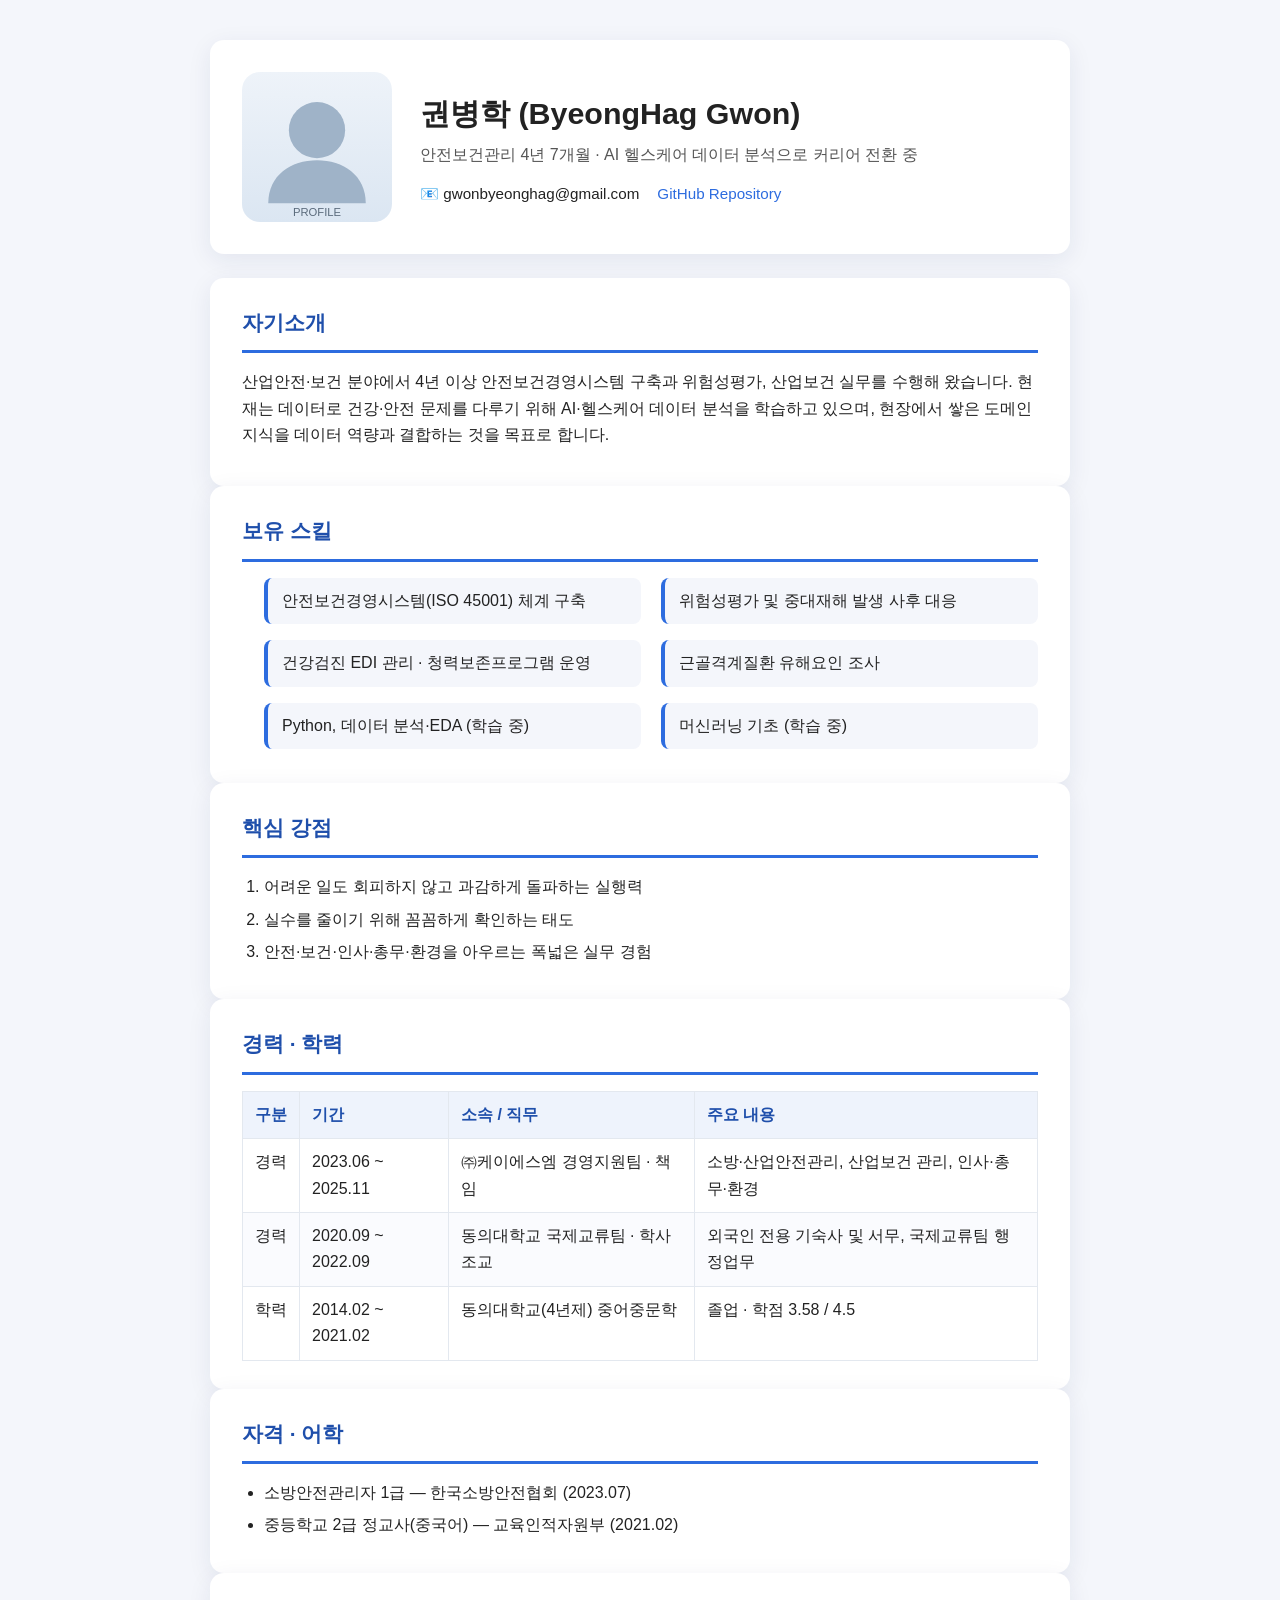
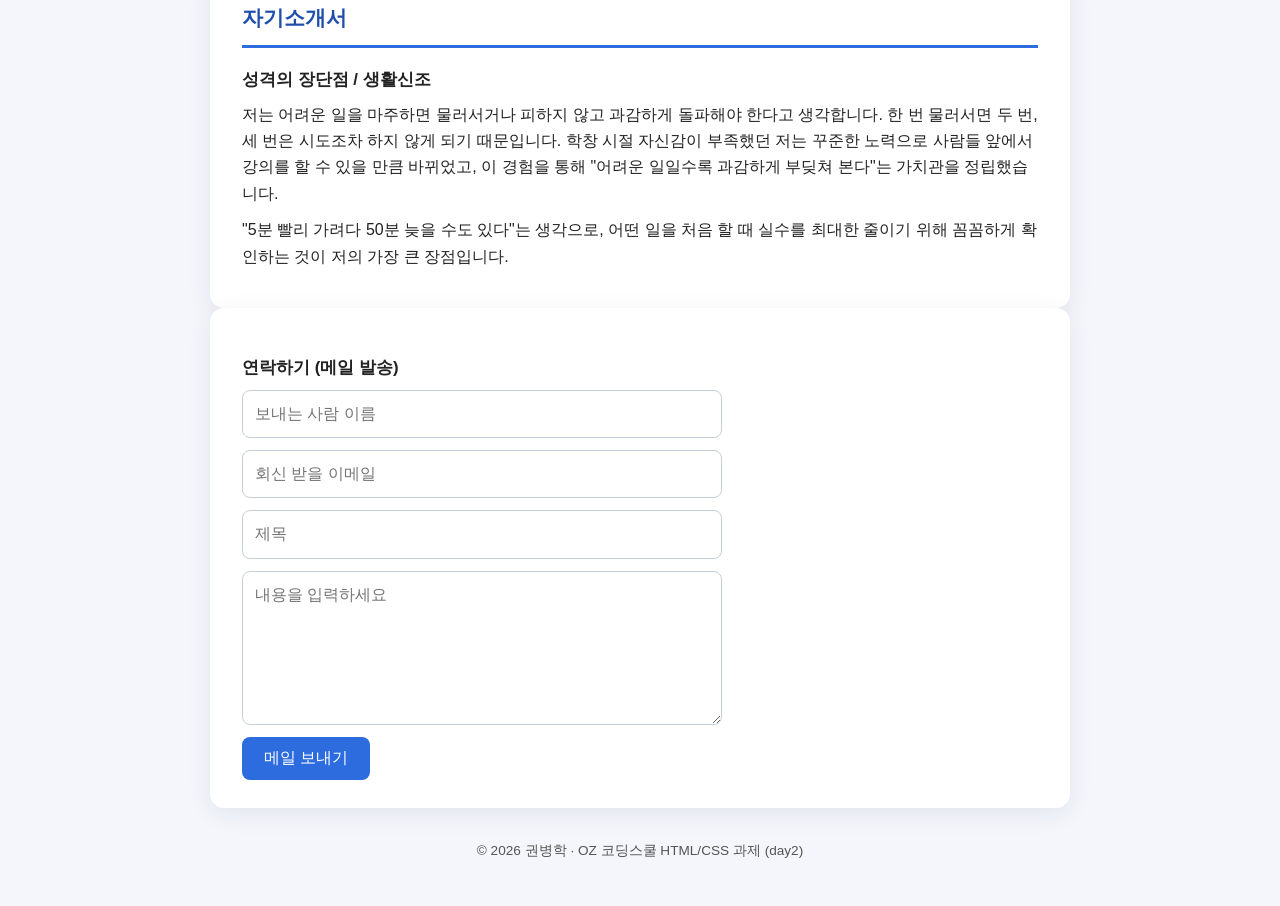
==== HTML_CSS/day2/resume.html @ e86be712 "feat(HTML_CSS/day2): External CSS 방식 이력서 (resume.html + resume_style.css) - day1 resume.html을 day2로 " ====
<!DOCTYPE html>
<html lang="ko">
<head>
  <meta charset="UTF-8" />
  <meta name="viewport" content="width=device-width, initial-scale=1.0" />
  <title>권병학 이력서</title>
  <!-- External CSS: 별도 파일로 분리해서 연결 -->
  <link rel="stylesheet" href="resume_style.css" />
</head>
<body>
  <div class="page">

    <!-- ===== 헤더: 프로필 이미지 + 이름 + 연락처 ===== -->
    <header class="profile">
      <img class="profile__photo" src="profile.svg"
           alt="권병학 프로필 이미지" width="150" height="150" />
      <div>
        <h1 class="profile__name">권병학 (ByeongHag Gwon)</h1>
        <p class="profile__tagline">
          안전보건관리 4년 7개월 · AI 헬스케어 데이터 분석으로 커리어 전환 중
        </p>
        <ul class="contact">
          <li>📧 gwonbyeonghag@gmail.com</li>
          <li>
            <a href="https://github.com/gwonbyeonghag-hub/oz_assignment"
               target="_blank" rel="noopener">GitHub Repository</a>
          </li>
        </ul>
      </div>
    </header>

    <!-- ===== 본문 ===== -->
    <main>

      <!-- 자기소개 -->
      <section class="section" id="about">
        <h2>자기소개</h2>
        <p>
          산업안전·보건 분야에서 4년 이상 안전보건경영시스템 구축과 위험성평가,
          산업보건 실무를 수행해 왔습니다. 현재는 데이터로 건강·안전 문제를 다루기 위해
          AI·헬스케어 데이터 분석을 학습하고 있으며, 현장에서 쌓은 도메인 지식을
          데이터 역량과 결합하는 것을 목표로 합니다.
        </p>
      </section>

      <!-- 보유 스킬 (순서 없는 목록 + 2열 그리드) -->
      <section class="section" id="skills">
        <h2>보유 스킬</h2>
        <ul class="skills">
          <li>안전보건경영시스템(ISO 45001) 체계 구축</li>
          <li>위험성평가 및 중대재해 발생 사후 대응</li>
          <li>건강검진 EDI 관리 · 청력보존프로그램 운영</li>
          <li>근골격계질환 유해요인 조사</li>
          <li>Python, 데이터 분석·EDA (학습 중)</li>
          <li>머신러닝 기초 (학습 중)</li>
        </ul>
      </section>

      <!-- 핵심 강점 (순서 있는 목록) -->
      <section class="section" id="strengths">
        <h2>핵심 강점</h2>
        <ol>
          <li>어려운 일도 회피하지 않고 과감하게 돌파하는 실행력</li>
          <li>실수를 줄이기 위해 꼼꼼하게 확인하는 태도</li>
          <li>안전·보건·인사·총무·환경을 아우르는 폭넓은 실무 경험</li>
        </ol>
      </section>

      <!-- 경력 · 학력 테이블 -->
      <section class="section" id="career">
        <h2>경력 · 학력</h2>
        <div class="table-wrap">
          <table>
            <thead>
              <tr>
                <th>구분</th>
                <th>기간</th>
                <th>소속 / 직무</th>
                <th>주요 내용</th>
              </tr>
            </thead>
            <tbody>
              <tr>
                <td>경력</td>
                <td>2023.06 ~ 2025.11</td>
                <td>㈜케이에스엠 경영지원팀 · 책임</td>
                <td>소방·산업안전관리, 산업보건 관리, 인사·총무·환경</td>
              </tr>
              <tr>
                <td>경력</td>
                <td>2020.09 ~ 2022.09</td>
                <td>동의대학교 국제교류팀 · 학사조교</td>
                <td>외국인 전용 기숙사 및 서무, 국제교류팀 행정업무</td>
              </tr>
              <tr>
                <td>학력</td>
                <td>2014.02 ~ 2021.02</td>
                <td>동의대학교(4년제) 중어중문학</td>
                <td>졸업 · 학점 3.58 / 4.5</td>
              </tr>
            </tbody>
          </table>
        </div>
      </section>

      <!-- 자격 · 어학 -->
      <section class="section" id="cert">
        <h2>자격 · 어학</h2>
        <ul>
          <li>소방안전관리자 1급 — 한국소방안전협회 (2023.07)</li>
          <li>중등학교 2급 정교사(중국어) — 교육인적자원부 (2021.02)</li>
        </ul>
      </section>

      <!-- 자기소개서 -->
      <section class="section" id="cover">
        <h2>자기소개서</h2>
        <article>
          <h3>성격의 장단점 / 생활신조</h3>
          <p>
            저는 어려운 일을 마주하면 물러서거나 피하지 않고 과감하게 돌파해야 한다고 생각합니다.
            한 번 물러서면 두 번, 세 번은 시도조차 하지 않게 되기 때문입니다.
            학창 시절 자신감이 부족했던 저는 꾸준한 노력으로 사람들 앞에서 강의를 할 수 있을 만큼 바뀌었고,
            이 경험을 통해 "어려운 일일수록 과감하게 부딪쳐 본다"는 가치관을 정립했습니다.
          </p>
          <p>
            "5분 빨리 가려다 50분 늦을 수도 있다"는 생각으로, 어떤 일을 처음 할 때 실수를 최대한 줄이기 위해
            꼼꼼하게 확인하는 것이 저의 가장 큰 장점입니다.
          </p>
        </article>
      </section>

      <!-- 연락 폼 -->
      <section class="section" id="contact">
        <h3>연락하기 (메일 발송)</h3>
        <form class="contact-form" action="mailto:gwonbyeonghag@gmail.com"
              method="post" enctype="text/plain">
          <input type="text" name="name" placeholder="보내는 사람 이름" required />
          <input type="email" name="email" placeholder="회신 받을 이메일" required />
          <input type="text" name="subject" placeholder="제목" required />
          <textarea name="message" rows="5" placeholder="내용을 입력하세요" required></textarea>
          <button class="btn" type="submit">메일 보내기</button>
        </form>
      </section>

    </main>

    <!-- ===== 푸터 ===== -->
    <footer class="footer">
      <p>© 2026 권병학 · OZ 코딩스쿨 HTML/CSS 과제 (day2)</p>
    </footer>

  </div>
</body>
</html>
---- HTML_CSS/day2/resume_style.css ----
/* =========================================================
   resume_style.css  —  OZ 코딩스쿨 HTML/CSS 과제 (day2)
   External CSS 방식 · 시맨틱 태그 · Box Model · 아이템 정렬 · 반응형
   ========================================================= */

/* ---------- 0. CSS 변수 (색·간격 한 곳에서 관리) ---------- */
:root {
  --color-primary: #2d6cdf;
  --color-primary-dark: #1f4fab;
  --color-text: #222;
  --color-muted: #555;
  --color-line: #e3e8ef;
  --color-bg: #f4f6fb;
  --color-card: #ffffff;
  --radius: 14px;
  --shadow: 0 6px 24px rgba(20, 40, 90, 0.08);
  --gap: 24px;
}

/* ---------- 1. 리셋 & Box Model 기본값 ---------- */
* {
  margin: 0;
  padding: 0;
  box-sizing: border-box; /* padding·border를 width 안에 포함 */
}

body {
  font-family: -apple-system, "Apple SD Gothic Neo", "Malgun Gothic", sans-serif;
  line-height: 1.65;
  color: var(--color-text);
  background: var(--color-bg);
  padding: 40px 16px;
}

/* 전체 폭 제한 + 가운데 정렬 (아이템 정렬) */
.page {
  max-width: 860px;
  margin: 0 auto;
  display: flex;
  flex-direction: column;
  gap: var(--gap);
}

a {
  color: var(--color-primary);
  text-decoration: none;
}
a:hover {
  text-decoration: underline;
}

/* ---------- 2. 헤더: 프로필 (Flexbox 정렬) ---------- */
.profile {
  display: flex;
  align-items: center;
  gap: 28px;
  background: var(--color-card);
  border-radius: var(--radius);
  box-shadow: var(--shadow);
  padding: 32px;
}

.profile__photo {
  border-radius: 18px;
  flex-shrink: 0; /* 화면이 좁아져도 사진은 찌그러지지 않게 */
}

.profile__name {
  font-size: 1.9rem;
  margin-bottom: 4px;
}

.profile__tagline {
  color: var(--color-muted);
  margin-bottom: 12px;
}

/* 연락처 리스트: 가로 나열 + 자동 줄바꿈 */
.contact {
  list-style: none;
  display: flex;
  flex-wrap: wrap;
  gap: 8px 18px;
  font-size: 0.95rem;
}

/* ---------- 3. 섹션 카드 (Box Model: padding·border·shadow) ---------- */
.section {
  background: var(--color-card);
  border-radius: var(--radius);
  box-shadow: var(--shadow);
  padding: 28px 32px;
}

.section h2 {
  font-size: 1.3rem;
  color: var(--color-primary-dark);
  padding-bottom: 10px;
  margin-bottom: 16px;
  border-bottom: 3px solid var(--color-primary);
}

.section h3 {
  font-size: 1.05rem;
  margin: 18px 0 8px;
}

.section p {
  margin-bottom: 10px;
}

.section ul,
.section ol {
  padding-left: 22px;
}

.section li {
  margin-bottom: 6px;
}

/* 스킬 목록을 2열 그리드로 (아이템 정렬 - Grid) */
.skills {
  list-style: none;
  padding-left: 0;
  display: grid;
  grid-template-columns: repeat(2, 1fr);
  gap: 10px 20px;
}

.skills li {
  background: var(--color-bg);
  border-radius: 8px;
  padding: 10px 14px;
  border-left: 4px solid var(--color-primary);
}

/* ---------- 4. 경력·학력 테이블 ---------- */
.table-wrap {
  overflow-x: auto; /* 좁은 화면에서 표가 넘치면 가로 스크롤 */
}

table {
  border-collapse: collapse;
  width: 100%;
  min-width: 520px;
}

th,
td {
  border: 1px solid var(--color-line);
  padding: 10px 12px;
  text-align: left;
  vertical-align: top;
}

thead th {
  background: #eef3fc;
  color: var(--color-primary-dark);
  white-space: nowrap;
}

tbody tr:nth-child(even) {
  background: #fafbfe; /* 줄무늬로 가독성 */
}

/* ---------- 5. 연락 폼 ---------- */
.contact-form {
  display: grid;
  gap: 12px;
  max-width: 480px;
}

.contact-form input,
.contact-form textarea {
  padding: 10px 12px;
  border: 1px solid #c5cdda;
  border-radius: 8px;
  font: inherit;
  width: 100%;
}

.contact-form input:focus,
.contact-form textarea:focus {
  outline: none;
  border-color: var(--color-primary);
  box-shadow: 0 0 0 3px rgba(45, 108, 223, 0.15);
}

.btn {
  justify-self: start;
  padding: 11px 22px;
  border: 0;
  border-radius: 8px;
  background: var(--color-primary);
  color: #fff;
  font-size: 1rem;
  cursor: pointer;
  transition: background 0.15s ease;
}

.btn:hover {
  background: var(--color-primary-dark);
}

/* ---------- 6. 푸터 ---------- */
.footer {
  text-align: center;
  color: var(--color-muted);
  font-size: 0.85rem;
  padding: 8px 0 4px;
}

/* ---------- 7. 반응형 (Responsive) ---------- */
/* 태블릿 이하: 프로필 세로 정렬, 스킬 1열 */
@media (max-width: 600px) {
  body {
    padding: 20px 12px;
  }

  .profile {
    flex-direction: column;
    text-align: center;
    padding: 26px 20px;
  }

  .contact {
    justify-content: center;
  }

  .skills {
    grid-template-columns: 1fr;
  }

  .section {
    padding: 22px 20px;
  }
}
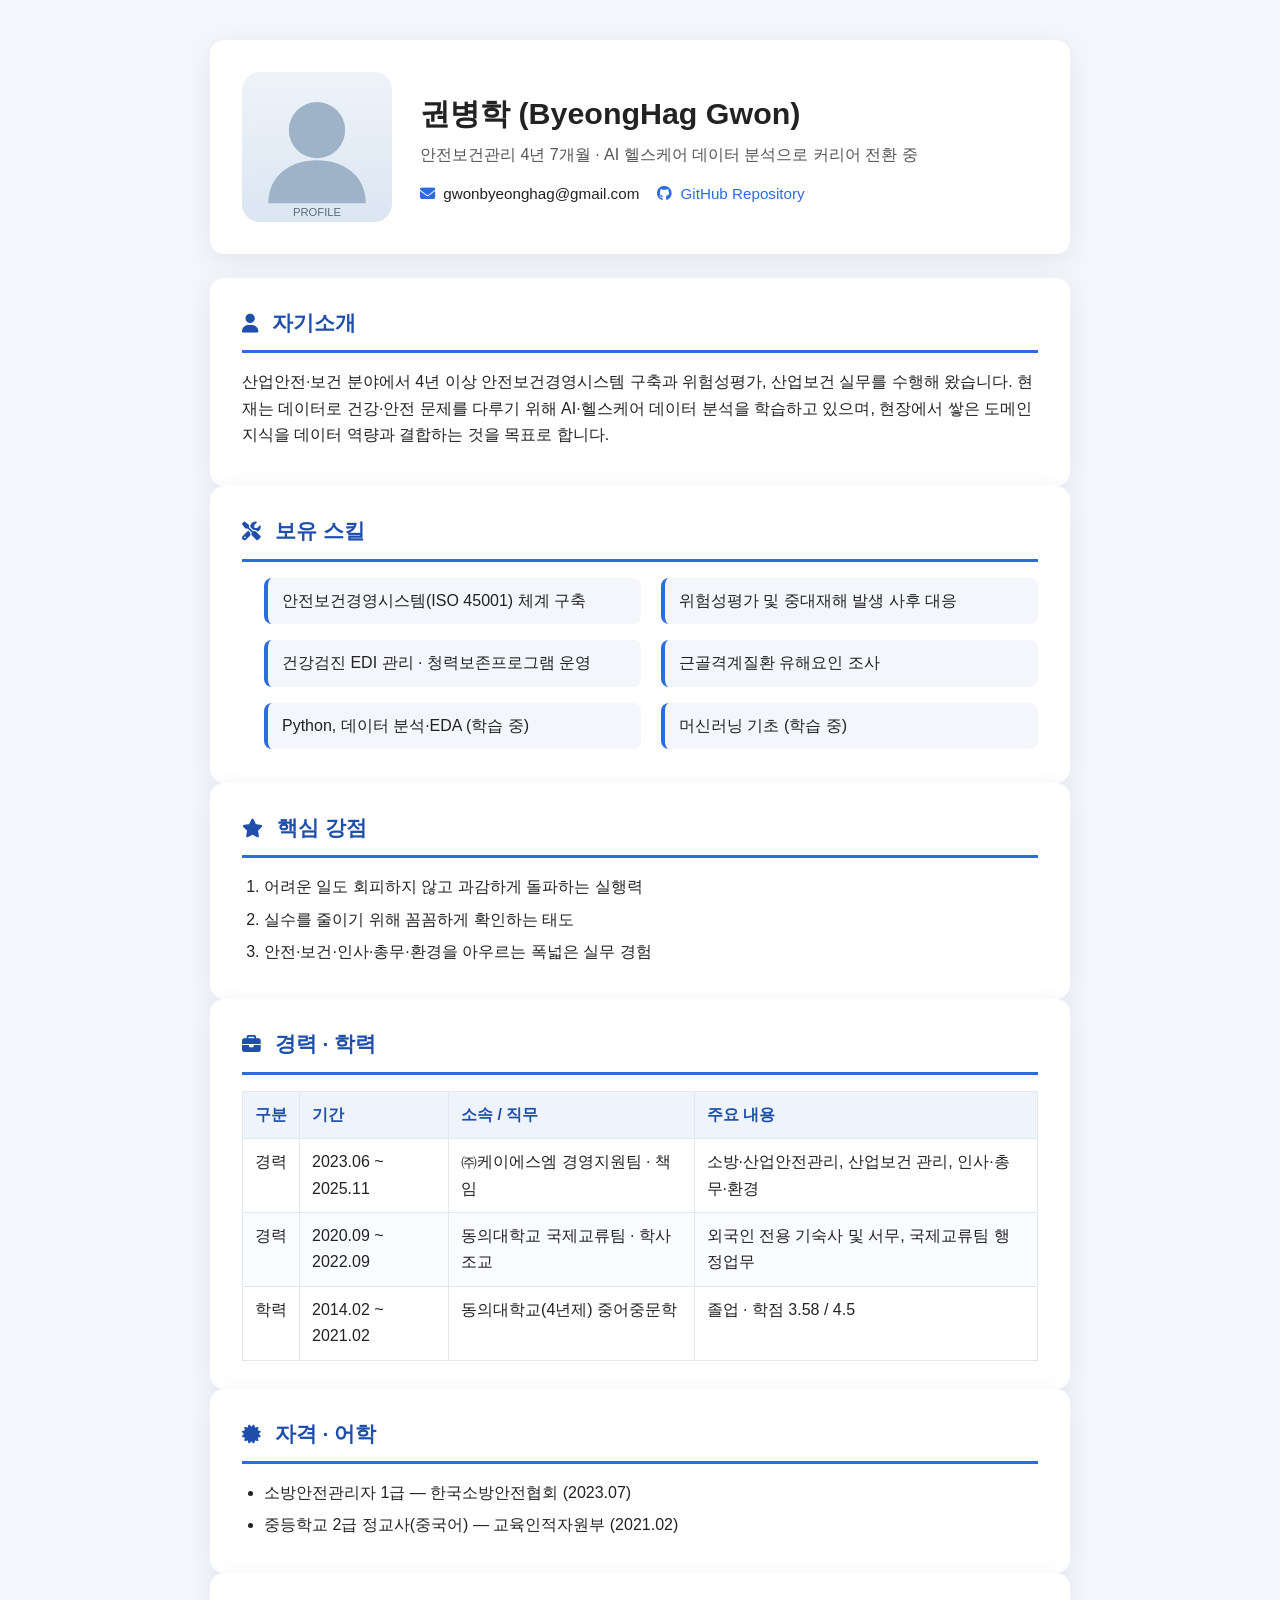
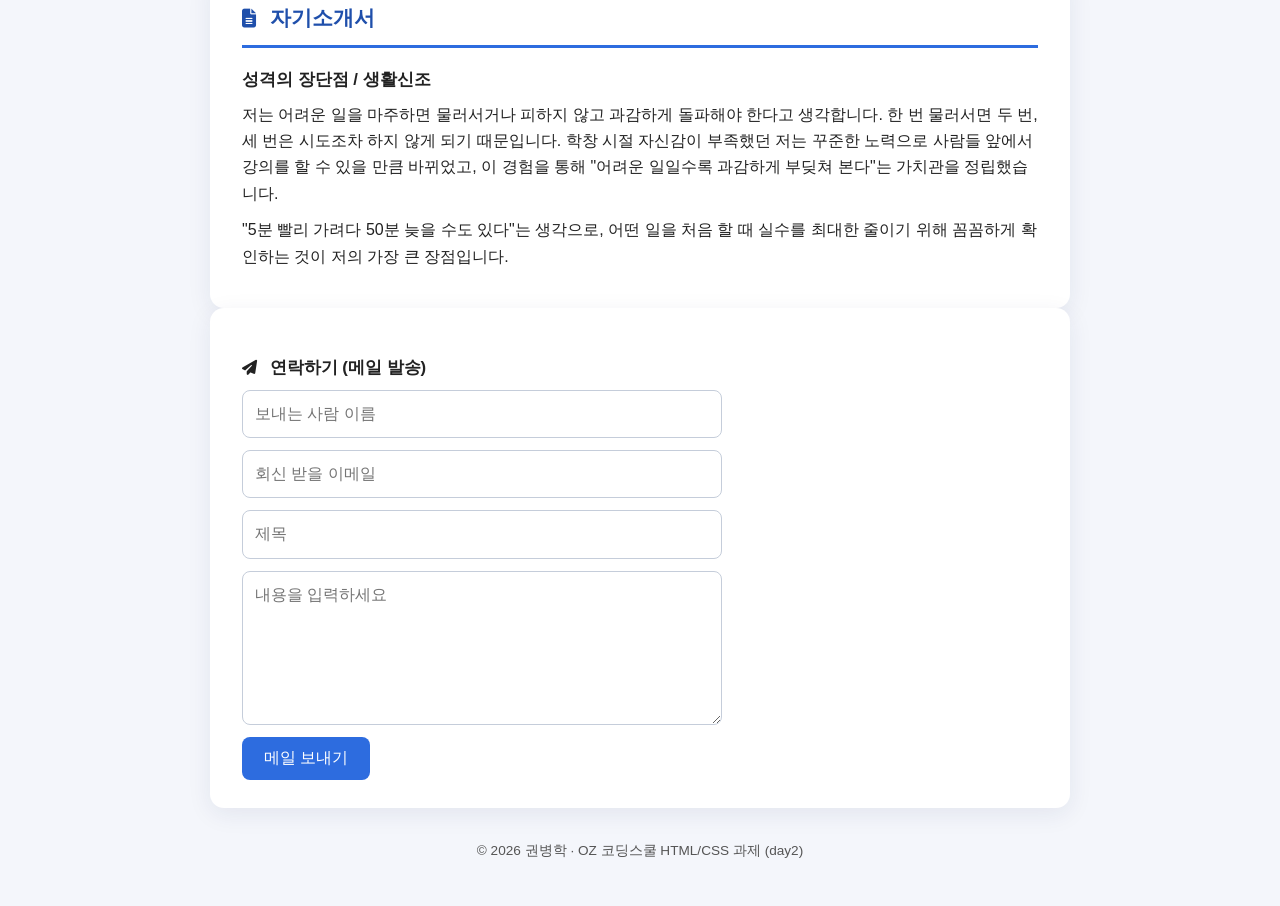
==== commit 414c3958: "feat(HTML_CSS/day2): Font Awesome 아이콘 추가 (GitHub 로고·연락처·섹션 제목) - Font Awesome 6.7.2 CDN을 <link>로 연결 " ====
--- a/HTML_CSS/day2/resume.html
+++ b/HTML_CSS/day2/resume.html
@@ -4,6 +4,9 @@
   <meta charset="UTF-8" />
   <meta name="viewport" content="width=device-width, initial-scale=1.0" />
   <title>권병학 이력서</title>
+  <!-- Font Awesome: 아이콘 CDN (계정·다운로드 없이 <i> 태그로 사용) -->
+  <link rel="stylesheet"
+        href="https://cdnjs.cloudflare.com/ajax/libs/font-awesome/6.7.2/css/all.min.css" />
   <!-- External CSS: 별도 파일로 분리해서 연결 -->
   <link rel="stylesheet" href="resume_style.css" />
 </head>
@@ -20,10 +23,10 @@
           안전보건관리 4년 7개월 · AI 헬스케어 데이터 분석으로 커리어 전환 중
         </p>
         <ul class="contact">
-          <li>📧 gwonbyeonghag@gmail.com</li>
+          <li><i class="fa-solid fa-envelope" aria-hidden="true"></i> gwonbyeonghag@gmail.com</li>
           <li>
             <a href="https://github.com/gwonbyeonghag-hub/oz_assignment"
-               target="_blank" rel="noopener">GitHub Repository</a>
+               target="_blank" rel="noopener"><i class="fa-brands fa-github" aria-hidden="true"></i> GitHub Repository</a>
           </li>
         </ul>
       </div>
@@ -34,7 +37,7 @@
 
       <!-- 자기소개 -->
       <section class="section" id="about">
-        <h2>자기소개</h2>
+        <h2><i class="fa-solid fa-user" aria-hidden="true"></i> 자기소개</h2>
         <p>
           산업안전·보건 분야에서 4년 이상 안전보건경영시스템 구축과 위험성평가,
           산업보건 실무를 수행해 왔습니다. 현재는 데이터로 건강·안전 문제를 다루기 위해
@@ -45,7 +48,7 @@
 
       <!-- 보유 스킬 (순서 없는 목록 + 2열 그리드) -->
       <section class="section" id="skills">
-        <h2>보유 스킬</h2>
+        <h2><i class="fa-solid fa-screwdriver-wrench" aria-hidden="true"></i> 보유 스킬</h2>
         <ul class="skills">
           <li>안전보건경영시스템(ISO 45001) 체계 구축</li>
           <li>위험성평가 및 중대재해 발생 사후 대응</li>
@@ -58,7 +61,7 @@
 
       <!-- 핵심 강점 (순서 있는 목록) -->
       <section class="section" id="strengths">
-        <h2>핵심 강점</h2>
+        <h2><i class="fa-solid fa-star" aria-hidden="true"></i> 핵심 강점</h2>
         <ol>
           <li>어려운 일도 회피하지 않고 과감하게 돌파하는 실행력</li>
           <li>실수를 줄이기 위해 꼼꼼하게 확인하는 태도</li>
@@ -68,7 +71,7 @@
 
       <!-- 경력 · 학력 테이블 -->
       <section class="section" id="career">
-        <h2>경력 · 학력</h2>
+        <h2><i class="fa-solid fa-briefcase" aria-hidden="true"></i> 경력 · 학력</h2>
         <div class="table-wrap">
           <table>
             <thead>
@@ -105,7 +108,7 @@
 
       <!-- 자격 · 어학 -->
       <section class="section" id="cert">
-        <h2>자격 · 어학</h2>
+        <h2><i class="fa-solid fa-certificate" aria-hidden="true"></i> 자격 · 어학</h2>
         <ul>
           <li>소방안전관리자 1급 — 한국소방안전협회 (2023.07)</li>
           <li>중등학교 2급 정교사(중국어) — 교육인적자원부 (2021.02)</li>
@@ -114,7 +117,7 @@
 
       <!-- 자기소개서 -->
       <section class="section" id="cover">
-        <h2>자기소개서</h2>
+        <h2><i class="fa-solid fa-file-lines" aria-hidden="true"></i> 자기소개서</h2>
         <article>
           <h3>성격의 장단점 / 생활신조</h3>
           <p>
@@ -132,7 +135,7 @@
 
       <!-- 연락 폼 -->
       <section class="section" id="contact">
-        <h3>연락하기 (메일 발송)</h3>
+        <h3><i class="fa-solid fa-paper-plane" aria-hidden="true"></i> 연락하기 (메일 발송)</h3>
         <form class="contact-form" action="mailto:gwonbyeonghag@gmail.com"
               method="post" enctype="text/plain">
           <input type="text" name="name" placeholder="보내는 사람 이름" required />
--- a/HTML_CSS/day2/resume_style.css
+++ b/HTML_CSS/day2/resume_style.css
@@ -84,6 +84,12 @@
   font-size: 0.95rem;
 }
 
+/* 연락처 아이콘 (Font Awesome) */
+.contact i {
+  color: var(--color-primary);
+  margin-right: 4px;
+}
+
 /* ---------- 3. 섹션 카드 (Box Model: padding·border·shadow) ---------- */
 .section {
   background: var(--color-card);
@@ -98,6 +104,13 @@
   padding-bottom: 10px;
   margin-bottom: 16px;
   border-bottom: 3px solid var(--color-primary);
+}
+
+/* 섹션 제목 앞 아이콘 (Font Awesome) */
+.section h2 i,
+.section h3 i {
+  margin-right: 8px;
+  font-size: 0.9em;
 }
 
 .section h3 {
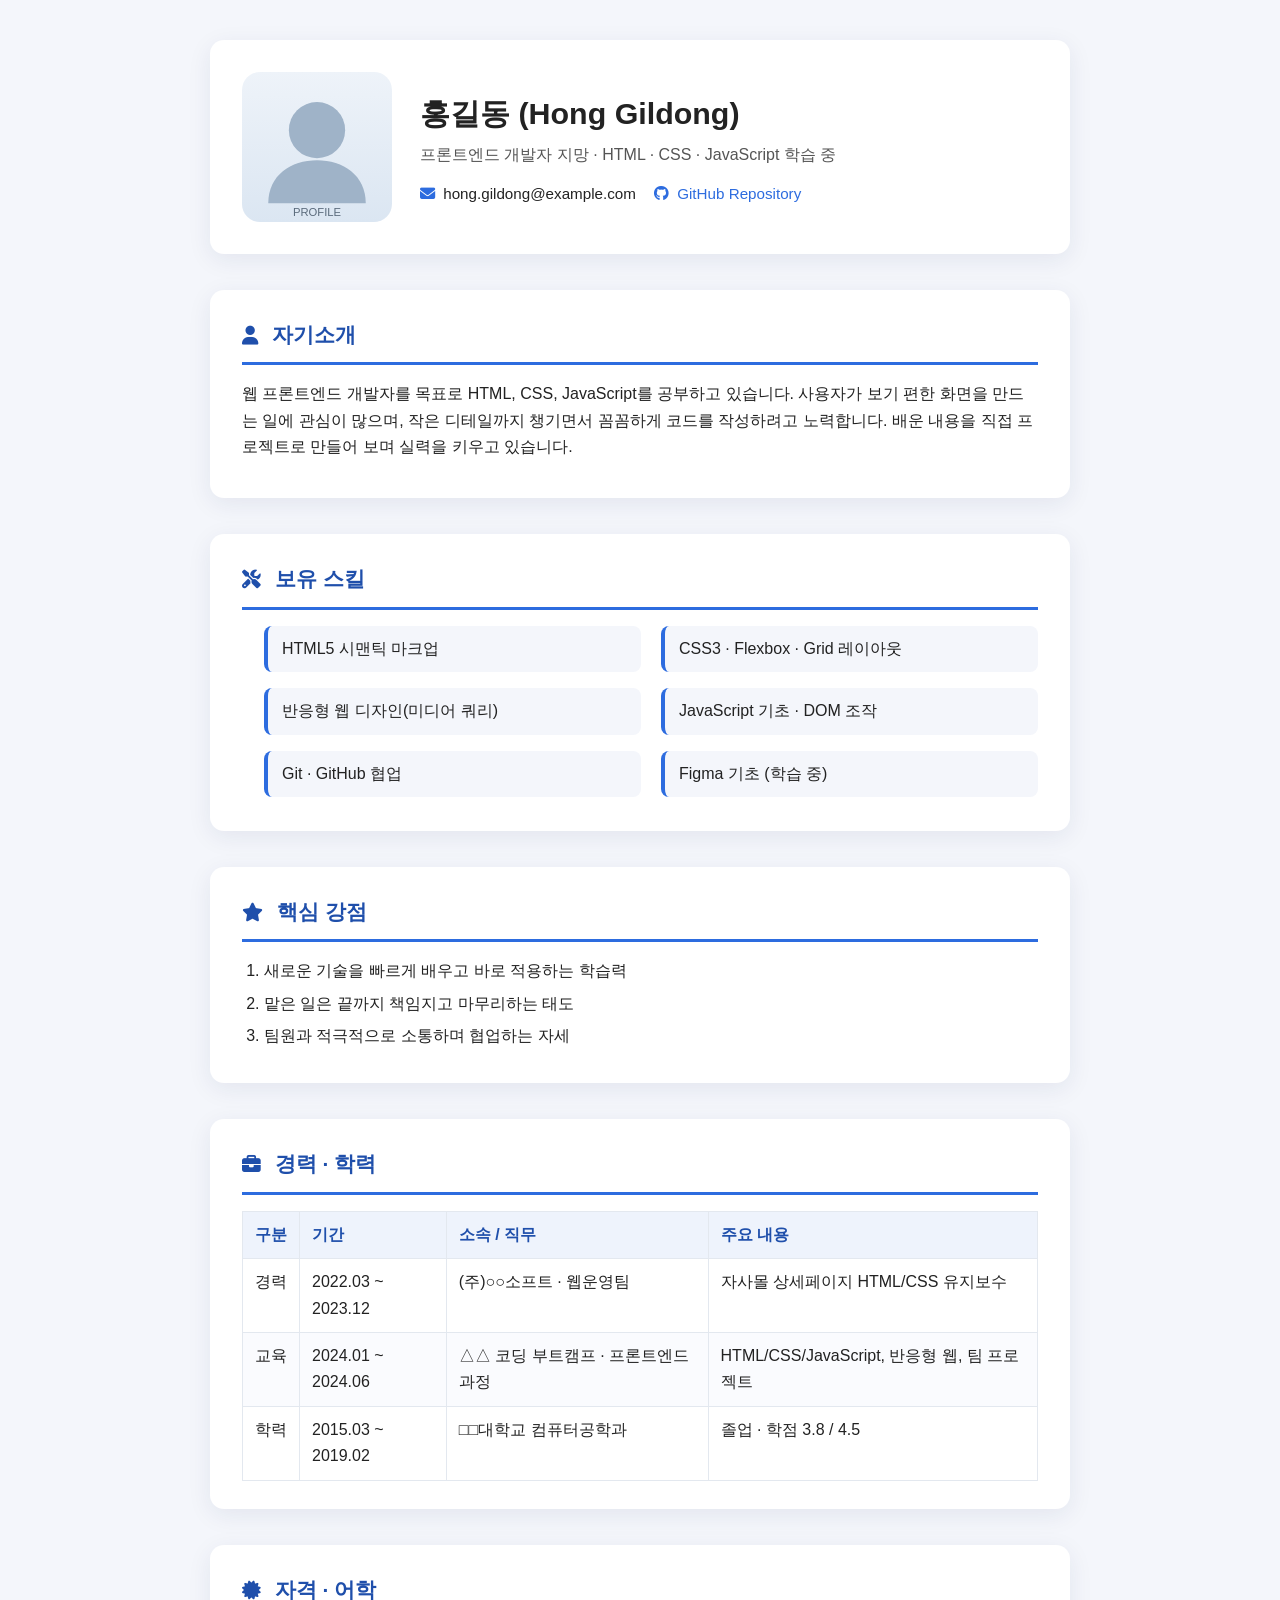
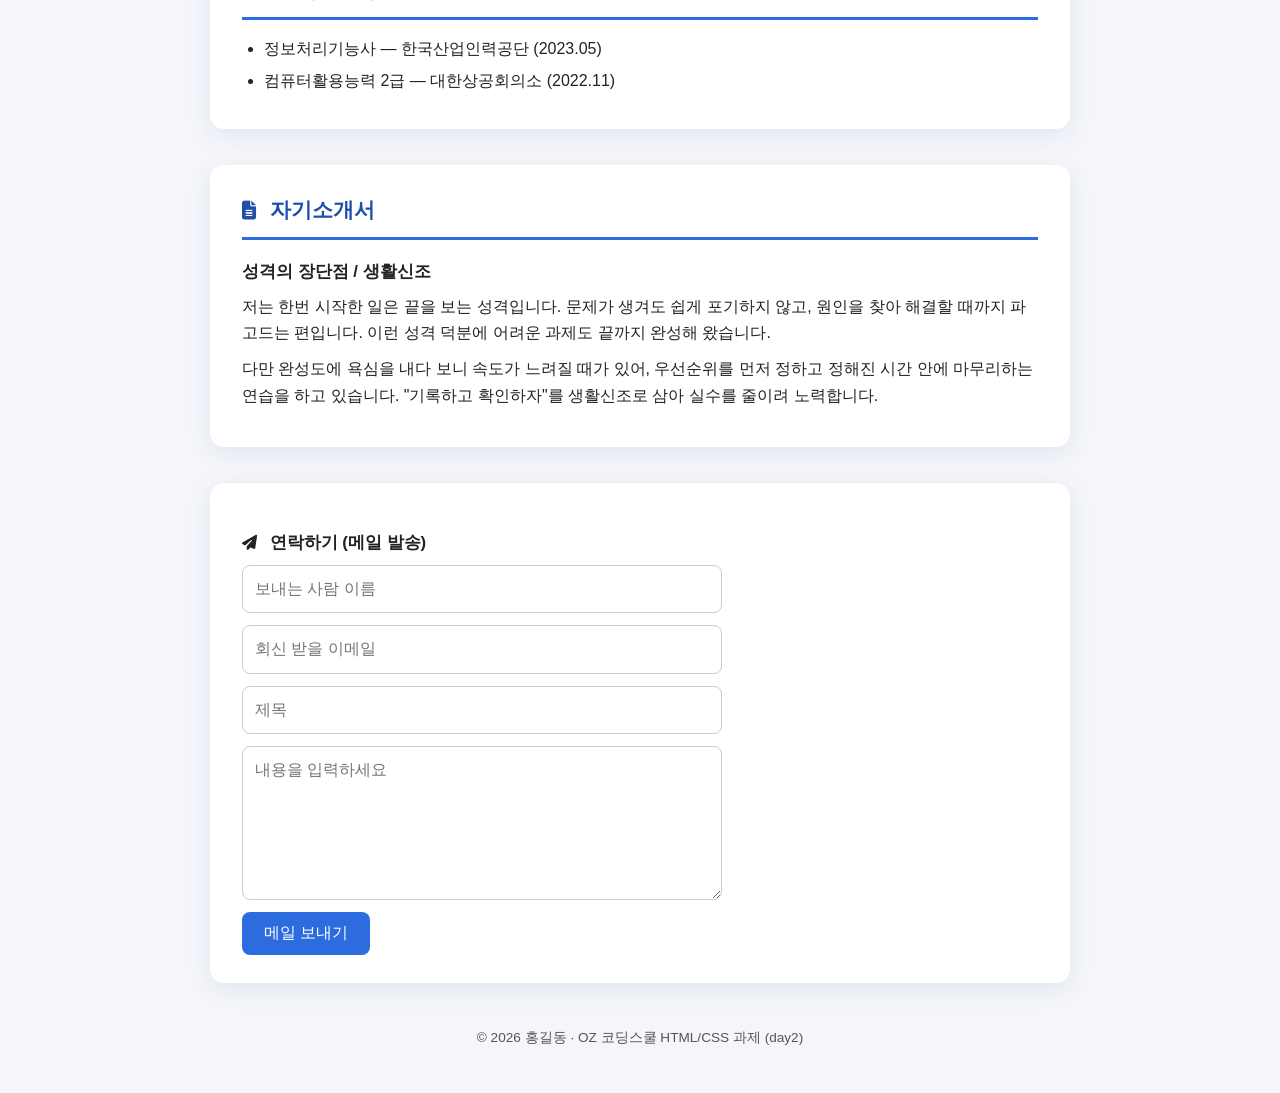
==== commit 5dc2094a: "chore(HTML_CSS): 이력서 내용을 가상 인물(홍길동)로 전면 교체 — 개인정보 제거 - day1·day2 공통: 실명/이메일/경력/학력/자격/자기소개 모두 가상 데이터로" ====
--- a/HTML_CSS/day2/resume.html
+++ b/HTML_CSS/day2/resume.html
@@ -3,7 +3,7 @@
 <head>
   <meta charset="UTF-8" />
   <meta name="viewport" content="width=device-width, initial-scale=1.0" />
-  <title>권병학 이력서</title>
+  <title>홍길동 이력서</title>
   <!-- Font Awesome: 아이콘 CDN (계정·다운로드 없이 <i> 태그로 사용) -->
   <link rel="stylesheet"
         href="https://cdnjs.cloudflare.com/ajax/libs/font-awesome/6.7.2/css/all.min.css" />
@@ -16,16 +16,16 @@
     <!-- ===== 헤더: 프로필 이미지 + 이름 + 연락처 ===== -->
     <header class="profile">
       <img class="profile__photo" src="profile.svg"
-           alt="권병학 프로필 이미지" width="150" height="150" />
+           alt="홍길동 프로필 이미지" width="150" height="150" />
       <div>
-        <h1 class="profile__name">권병학 (ByeongHag Gwon)</h1>
+        <h1 class="profile__name">홍길동 (Hong Gildong)</h1>
         <p class="profile__tagline">
-          안전보건관리 4년 7개월 · AI 헬스케어 데이터 분석으로 커리어 전환 중
+          프론트엔드 개발자 지망 · HTML · CSS · JavaScript 학습 중
         </p>
         <ul class="contact">
-          <li><i class="fa-solid fa-envelope" aria-hidden="true"></i> gwonbyeonghag@gmail.com</li>
+          <li><i class="fa-solid fa-envelope" aria-hidden="true"></i> hong.gildong@example.com</li>
           <li>
-            <a href="https://github.com/gwonbyeonghag-hub/oz_assignment"
+            <a href="https://github.com/hong-gildong"
                target="_blank" rel="noopener"><i class="fa-brands fa-github" aria-hidden="true"></i> GitHub Repository</a>
           </li>
         </ul>
@@ -39,10 +39,9 @@
       <section class="section" id="about">
         <h2><i class="fa-solid fa-user" aria-hidden="true"></i> 자기소개</h2>
         <p>
-          산업안전·보건 분야에서 4년 이상 안전보건경영시스템 구축과 위험성평가,
-          산업보건 실무를 수행해 왔습니다. 현재는 데이터로 건강·안전 문제를 다루기 위해
-          AI·헬스케어 데이터 분석을 학습하고 있으며, 현장에서 쌓은 도메인 지식을
-          데이터 역량과 결합하는 것을 목표로 합니다.
+          웹 프론트엔드 개발자를 목표로 HTML, CSS, JavaScript를 공부하고 있습니다.
+          사용자가 보기 편한 화면을 만드는 일에 관심이 많으며, 작은 디테일까지 챙기면서
+          꼼꼼하게 코드를 작성하려고 노력합니다. 배운 내용을 직접 프로젝트로 만들어 보며 실력을 키우고 있습니다.
         </p>
       </section>
 
@@ -50,12 +49,12 @@
       <section class="section" id="skills">
         <h2><i class="fa-solid fa-screwdriver-wrench" aria-hidden="true"></i> 보유 스킬</h2>
         <ul class="skills">
-          <li>안전보건경영시스템(ISO 45001) 체계 구축</li>
-          <li>위험성평가 및 중대재해 발생 사후 대응</li>
-          <li>건강검진 EDI 관리 · 청력보존프로그램 운영</li>
-          <li>근골격계질환 유해요인 조사</li>
-          <li>Python, 데이터 분석·EDA (학습 중)</li>
-          <li>머신러닝 기초 (학습 중)</li>
+          <li>HTML5 시맨틱 마크업</li>
+          <li>CSS3 · Flexbox · Grid 레이아웃</li>
+          <li>반응형 웹 디자인(미디어 쿼리)</li>
+          <li>JavaScript 기초 · DOM 조작</li>
+          <li>Git · GitHub 협업</li>
+          <li>Figma 기초 (학습 중)</li>
         </ul>
       </section>
 
@@ -63,9 +62,9 @@
       <section class="section" id="strengths">
         <h2><i class="fa-solid fa-star" aria-hidden="true"></i> 핵심 강점</h2>
         <ol>
-          <li>어려운 일도 회피하지 않고 과감하게 돌파하는 실행력</li>
-          <li>실수를 줄이기 위해 꼼꼼하게 확인하는 태도</li>
-          <li>안전·보건·인사·총무·환경을 아우르는 폭넓은 실무 경험</li>
+          <li>새로운 기술을 빠르게 배우고 바로 적용하는 학습력</li>
+          <li>맡은 일은 끝까지 책임지고 마무리하는 태도</li>
+          <li>팀원과 적극적으로 소통하며 협업하는 자세</li>
         </ol>
       </section>
 
@@ -85,21 +84,21 @@
             <tbody>
               <tr>
                 <td>경력</td>
-                <td>2023.06 ~ 2025.11</td>
-                <td>㈜케이에스엠 경영지원팀 · 책임</td>
-                <td>소방·산업안전관리, 산업보건 관리, 인사·총무·환경</td>
+                <td>2022.03 ~ 2023.12</td>
+                <td>(주)○○소프트 · 웹운영팀</td>
+                <td>자사몰 상세페이지 HTML/CSS 유지보수</td>
               </tr>
               <tr>
-                <td>경력</td>
-                <td>2020.09 ~ 2022.09</td>
-                <td>동의대학교 국제교류팀 · 학사조교</td>
-                <td>외국인 전용 기숙사 및 서무, 국제교류팀 행정업무</td>
+                <td>교육</td>
+                <td>2024.01 ~ 2024.06</td>
+                <td>△△ 코딩 부트캠프 · 프론트엔드 과정</td>
+                <td>HTML/CSS/JavaScript, 반응형 웹, 팀 프로젝트</td>
               </tr>
               <tr>
                 <td>학력</td>
-                <td>2014.02 ~ 2021.02</td>
-                <td>동의대학교(4년제) 중어중문학</td>
-                <td>졸업 · 학점 3.58 / 4.5</td>
+                <td>2015.03 ~ 2019.02</td>
+                <td>□□대학교 컴퓨터공학과</td>
+                <td>졸업 · 학점 3.8 / 4.5</td>
               </tr>
             </tbody>
           </table>
@@ -110,8 +109,8 @@
       <section class="section" id="cert">
         <h2><i class="fa-solid fa-certificate" aria-hidden="true"></i> 자격 · 어학</h2>
         <ul>
-          <li>소방안전관리자 1급 — 한국소방안전협회 (2023.07)</li>
-          <li>중등학교 2급 정교사(중국어) — 교육인적자원부 (2021.02)</li>
+          <li>정보처리기능사 — 한국산업인력공단 (2023.05)</li>
+          <li>컴퓨터활용능력 2급 — 대한상공회의소 (2022.11)</li>
         </ul>
       </section>
 
@@ -121,14 +120,12 @@
         <article>
           <h3>성격의 장단점 / 생활신조</h3>
           <p>
-            저는 어려운 일을 마주하면 물러서거나 피하지 않고 과감하게 돌파해야 한다고 생각합니다.
-            한 번 물러서면 두 번, 세 번은 시도조차 하지 않게 되기 때문입니다.
-            학창 시절 자신감이 부족했던 저는 꾸준한 노력으로 사람들 앞에서 강의를 할 수 있을 만큼 바뀌었고,
-            이 경험을 통해 "어려운 일일수록 과감하게 부딪쳐 본다"는 가치관을 정립했습니다.
+            저는 한번 시작한 일은 끝을 보는 성격입니다. 문제가 생겨도 쉽게 포기하지 않고,
+            원인을 찾아 해결할 때까지 파고드는 편입니다. 이런 성격 덕분에 어려운 과제도 끝까지 완성해 왔습니다.
           </p>
           <p>
-            "5분 빨리 가려다 50분 늦을 수도 있다"는 생각으로, 어떤 일을 처음 할 때 실수를 최대한 줄이기 위해
-            꼼꼼하게 확인하는 것이 저의 가장 큰 장점입니다.
+            다만 완성도에 욕심을 내다 보니 속도가 느려질 때가 있어, 우선순위를 먼저 정하고
+            정해진 시간 안에 마무리하는 연습을 하고 있습니다. "기록하고 확인하자"를 생활신조로 삼아 실수를 줄이려 노력합니다.
           </p>
         </article>
       </section>
@@ -136,7 +133,7 @@
       <!-- 연락 폼 -->
       <section class="section" id="contact">
         <h3><i class="fa-solid fa-paper-plane" aria-hidden="true"></i> 연락하기 (메일 발송)</h3>
-        <form class="contact-form" action="mailto:gwonbyeonghag@gmail.com"
+        <form class="contact-form" action="mailto:hong.gildong@example.com"
               method="post" enctype="text/plain">
           <input type="text" name="name" placeholder="보내는 사람 이름" required />
           <input type="email" name="email" placeholder="회신 받을 이메일" required />
@@ -150,7 +147,7 @@
 
     <!-- ===== 푸터 ===== -->
     <footer class="footer">
-      <p>© 2026 권병학 · OZ 코딩스쿨 HTML/CSS 과제 (day2)</p>
+      <p>© 2026 홍길동 · OZ 코딩스쿨 HTML/CSS 과제 (day2)</p>
     </footer>
 
   </div>
--- a/HTML_CSS/day2/resume_style.css
+++ b/HTML_CSS/day2/resume_style.css
@@ -14,7 +14,7 @@
   --color-card: #ffffff;
   --radius: 14px;
   --shadow: 0 6px 24px rgba(20, 40, 90, 0.08);
-  --gap: 24px;
+  --gap: 36px; /* 섹션 카드 사이 간격 (넉넉하게) */
 }
 
 /* ---------- 1. 리셋 & Box Model 기본값 ---------- */
@@ -36,6 +36,13 @@
 .page {
   max-width: 860px;
   margin: 0 auto;
+  display: flex;
+  flex-direction: column;
+  gap: var(--gap);
+}
+
+/* 본문: 섹션 카드들을 세로로 일정하게 띄우기 */
+main {
   display: flex;
   flex-direction: column;
   gap: var(--gap);
